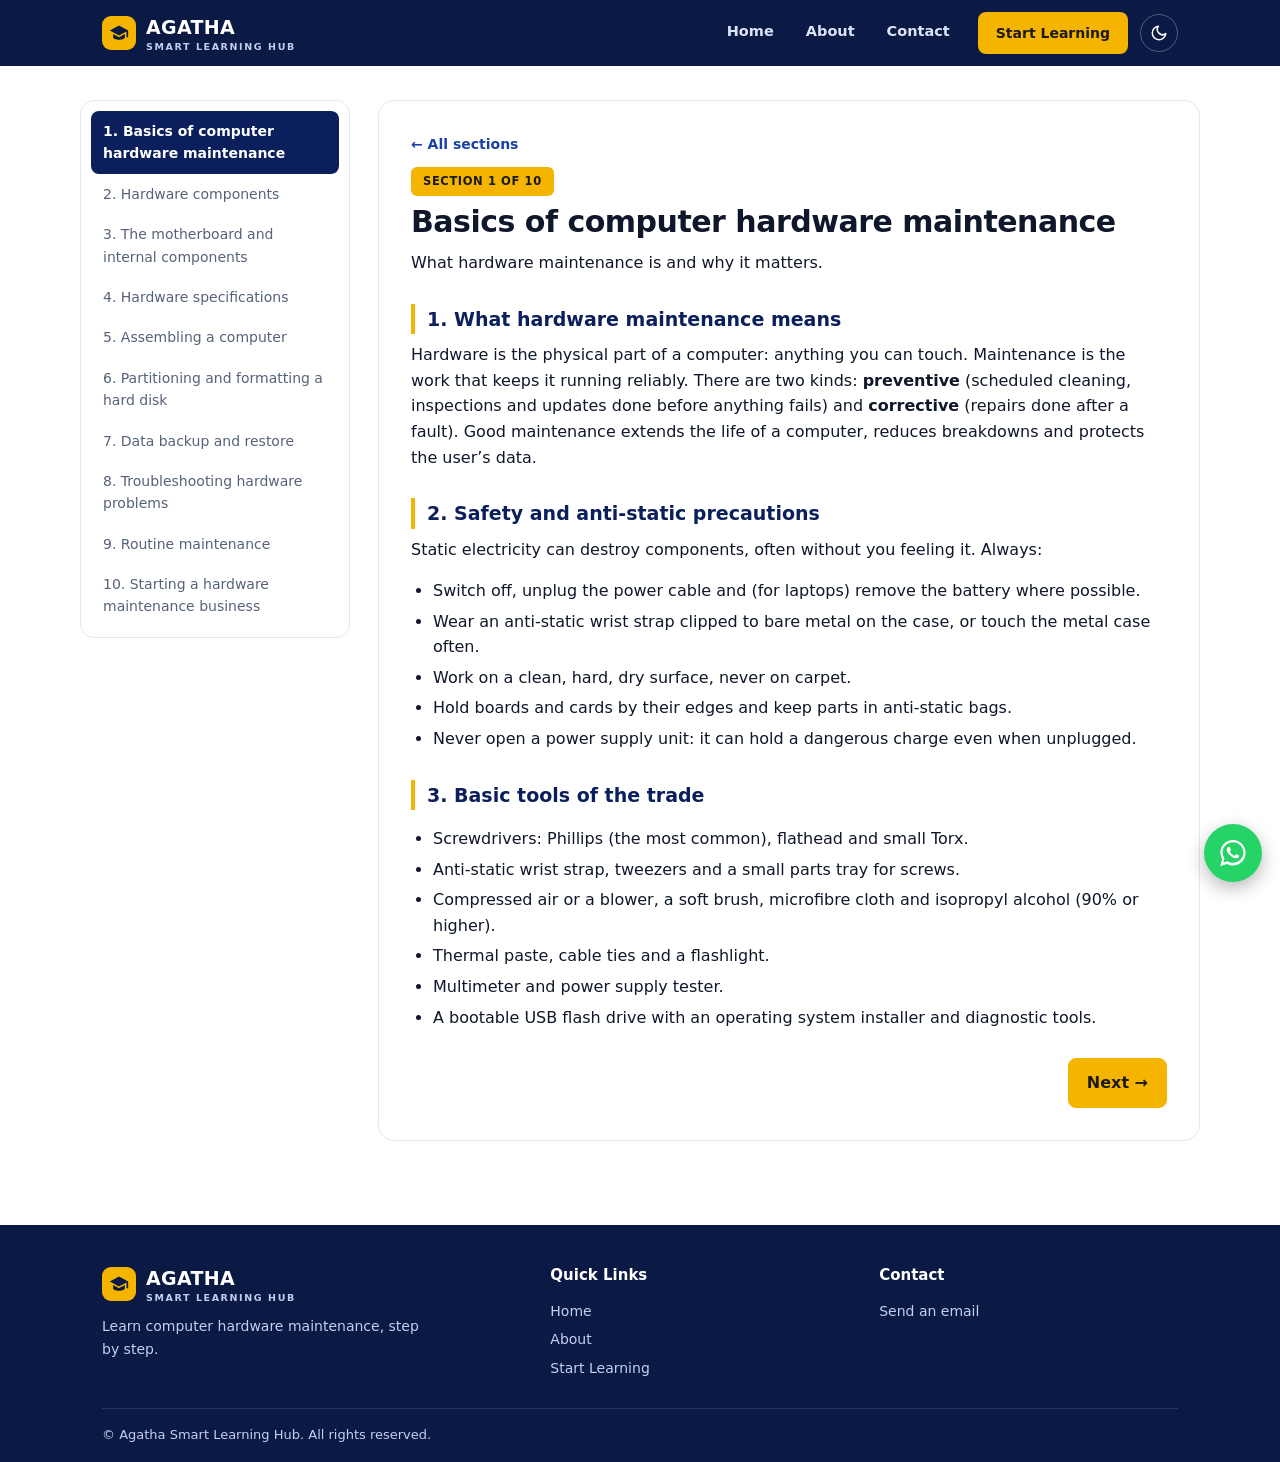
==== lesson-1.html @ 07d27c4d "my first commit" ====
<!DOCTYPE html>
<html lang="en">
<head>
<meta charset="utf-8">
<meta name="viewport" content="width=device-width, initial-scale=1, viewport-fit=cover">
<title>Basics of computer hardware maintenance | Agatha Smart Learning Hub</title>
<meta name="description" content="What hardware maintenance is and why it matters.">
<link rel="icon" href="data:image/svg+xml,%3Csvg xmlns=%27http://www.w3.org/2000/svg%27 viewBox=%270 0 100 100%27%3E%3Ctext y=%27.9em%27 font-size=%2790%27%3E%F0%9F%92%BB%3C/text%3E%3C/svg%3E">
<link rel="stylesheet" href="style.css">
<script>try{var t=localStorage.getItem('theme')}catch(e){}if(!t)t=matchMedia('(prefers-color-scheme: dark)').matches?'dark':'light';document.documentElement.dataset.theme=t</script>
</head>
<body>
<header><div class="wrap bar">
  <a class="brand" href="index.html"><span class="logo"><svg viewBox="0 0 24 24"><path d="M12 3 1 9l11 6 9-4.900V17h2V9L12 3zM5 13.200V17c0 1.700 3.100 3 7 3s7-1.300 7-3v-3.800l-7 3.800-7-3.800z"/></svg></span><span>AGATHA<small>SMART LEARNING HUB</small></span></a>
  <nav>
    <a class="l" href="index.html">Home</a>
    <a class="l" href="index.html#about">About</a>
    <a class="l" id="navContact" href="index.html#email">Contact</a>
    <a class="cta" href="lesson-1.html">Start Learning</a>
  <button class="tt" id="themeBtn" type="button" aria-label="Switch between light and dark mode" title="Light / dark mode"><svg class="moon" viewBox="0 0 24 24"><path d="M21 12.8A9 9 0 1 1 11.2 3a7 7 0 0 0 9.8 9.800z"/></svg><svg class="sun" viewBox="0 0 24 24"><circle cx="12" cy="12" r="4"/><path d="M12 2v2M12 20v2M4.900 4.900l1.400 1.400M17.700 17.700l1.400 1.400M2 12h2M20 12h2M4.900 19.100l1.400-1.400M17.700 6.300l1.400-1.400"/></svg></button></nav>
</div></header>

<main><div class="wrap layout">
<aside class="side"><a href="lesson-1.html" class="on">1. Basics of computer hardware maintenance</a><a href="lesson-2.html">2. Hardware components</a><a href="lesson-3.html">3. The motherboard and internal components</a><a href="lesson-4.html">4. Hardware specifications</a><a href="lesson-5.html">5. Assembling a computer</a><a href="lesson-6.html">6. Partitioning and formatting a hard disk</a><a href="lesson-7.html">7. Data backup and restore</a><a href="lesson-8.html">8. Troubleshooting hardware problems</a><a href="lesson-9.html">9. Routine maintenance</a><a href="lesson-10.html">10. Starting a hardware maintenance business</a></aside>
<article class="lesson"><a class="back" href="index.html">&larr; All sections</a><div class="tag">Section 1 of 10</div><h1>Basics of computer hardware maintenance</h1><p>What hardware maintenance is and why it matters.</p><h3>1. What hardware maintenance means</h3><p>Hardware is the physical part of a computer: anything you can touch. Maintenance is the work that keeps it running reliably. There are two kinds: <b>preventive</b> (scheduled cleaning, inspections and updates done before anything fails) and <b>corrective</b> (repairs done after a fault). Good maintenance extends the life of a computer, reduces breakdowns and protects the user’s data.</p><h3>2. Safety and anti-static precautions</h3><p>Static electricity can destroy components, often without you feeling it. Always:</p><ul><li>Switch off, unplug the power cable and (for laptops) remove the battery where possible.</li><li>Wear an anti-static wrist strap clipped to bare metal on the case, or touch the metal case often.</li><li>Work on a clean, hard, dry surface, never on carpet.</li><li>Hold boards and cards by their edges and keep parts in anti-static bags.</li><li>Never open a power supply unit: it can hold a dangerous charge even when unplugged.</li></ul><h3>3. Basic tools of the trade</h3><ul><li>Screwdrivers: Phillips (the most common), flathead and small Torx.</li><li>Anti-static wrist strap, tweezers and a small parts tray for screws.</li><li>Compressed air or a blower, a soft brush, microfibre cloth and isopropyl alcohol (90% or higher).</li><li>Thermal paste, cable ties and a flashlight.</li><li>Multimeter and power supply tester.</li><li>A bootable USB flash drive with an operating system installer and diagnostic tools.</li></ul><div class="pn"><span></span><a class="go" href="lesson-2.html">Next &rarr;</a></div></article>
</div></main>

<footer><div class="wrap">
  <div class="fg">
    <div><div class="brand" style="color:#fff;margin-bottom:10px"><span class="logo"><svg viewBox="0 0 24 24"><path d="M12 3 1 9l11 6 9-4.900V17h2V9L12 3zM5 13.200V17c0 1.700 3.100 3 7 3s7-1.300 7-3v-3.800l-7 3.800-7-3.800z"/></svg></span><span>AGATHA<small>SMART LEARNING HUB</small></span></div><p style="margin:0;max-width:320px">Learn computer hardware maintenance, step by step.</p></div>
    <div><h4>Quick Links</h4><a href="index.html">Home</a><a href="index.html#about">About</a><a href="lesson-1.html">Start Learning</a></div>
    <div><h4>Contact</h4><a href="index.html#email">Send an email</a></div>
  </div>
  <div class="copy">&copy; Agatha Smart Learning Hub. All rights reserved.</div>
</div></footer>

<a class="wa" id="waBtn" href="https://wa.link/6a9edf" target="_blank" rel="noopener" aria-label="Chat on WhatsApp">
  <svg viewBox="0 0 32 32"><path d="M16 3C9 3 3.4 8.6 3.4 15.5c0 2.4.7 4.7 1.9 6.600L3.200 29l7.100-2.100c1.800 1 3.800 1.500 5.700 1.500 7 0 12.600-5.600 12.600-12.500S23 3 16 3zm0 22.800c-1.800 0-3.600-.5-5.100-1.400l-.4-.2-4.200 1.200 1.200-4.100-.3-.4a10.200 10.200 0 0 1-1.600-5.500C5.600 9.800 10.300 5.200 16 5.200s10.400 4.600 10.400 10.300S21.700 25.800 16 25.800zm5.700-7.600c-.3-.2-1.800-.9-2.100-1s-.5-.2-.7.200-.8 1-1 1.200-.4.200-.7.100a8.400 8.400 0 0 1-4.200-3.700c-.3-.6.300-.5.900-1.700.1-.2 0-.4 0-.5l-1-2.300c-.2-.6-.5-.5-.7-.5h-.6c-.2 0-.5.100-.8.400s-1 1-1 2.500 1.100 2.900 1.200 3.100c.2.200 2.100 3.300 5.200 4.500 2.900 1.100 3.100.9 3.600.8.600-.1 1.800-.7 2-1.400s.2-1.300.2-1.400-.3-.2-.6-.4z"/></svg>
</a>
<script src="theme.js"></script>
</body>
</html>
---- style.css ----
:root{--bg:#fff;--soft:#f4f7fc;--surface:#fff;--text:#0f172a;--muted:#55627a;--navy:#0a1f5c;--navy2:#0b1a45;--blue:#1a3fa8;--gold:#f5b400;--gold-ink:#1b1b1b;--line:#e3e8f1;--wa:#25d366;color-scheme:light;
box-sizing:border-box;padding-top:env(safe-area-inset-top,0px);padding-bottom:env(safe-area-inset-bottom,0px)}
@media (prefers-color-scheme:dark){:root:not([data-theme="light"]){--bg:#0b1226;--soft:#0f1a35;--surface:#141f3d;--text:#eaf0fb;--muted:#9fb0cb;--blue:#7fa6ff;--line:#26335a;color-scheme:dark}}
:root[data-theme="dark"]{--bg:#0b1226;--soft:#0f1a35;--surface:#141f3d;--text:#eaf0fb;--muted:#9fb0cb;--blue:#7fa6ff;--line:#26335a;color-scheme:dark}
html{scroll-padding-top:calc(env(safe-area-inset-top,0px) + 76px);scroll-behavior:smooth}
*{box-sizing:border-box}
body{margin:0;background:var(--bg);color:var(--text);font:16px/1.6 system-ui,-apple-system,"Segoe UI",Roboto,Arial,sans-serif}
body::before{content:"";position:fixed;inset:0 0 auto;height:env(safe-area-inset-top,0px);background:var(--navy2);z-index:10}
a{color:inherit;text-decoration:none}
.wrap{max-width:1120px;margin:0 auto;padding:0 22px}
header{position:sticky;top:env(safe-area-inset-top,0px);z-index:11;background:var(--navy2);color:#fff}
.bar{display:flex;align-items:center;justify-content:space-between;height:66px;gap:14px}
.brand{display:flex;align-items:center;gap:10px;font-weight:800;font-size:19px;letter-spacing:.3px}
.logo{width:34px;height:34px;border-radius:9px;background:var(--gold);display:grid;place-items:center}
.logo svg{width:20px;height:20px;fill:var(--navy2)}
.brand small{display:block;font-size:9.5px;font-weight:600;letter-spacing:1.6px;color:#c4cff0;margin-top:-3px}
nav{display:flex;gap:4px;align-items:center}
nav a.l{padding:8px 14px;font-weight:600;font-size:14.5px;color:#dbe3fa;border-bottom:2px solid transparent}
nav a.l:hover,nav a.l.on{color:#fff;border-bottom-color:var(--gold)}
.cta{background:var(--gold);color:var(--gold-ink);font-weight:700;font-size:14px;padding:10px 18px;border-radius:8px;margin-left:10px}
.hero{background:linear-gradient(100deg,var(--soft) 40%,var(--bg));overflow:hidden}
.hg{display:grid;grid-template-columns:1.05fr .95fr;gap:30px;align-items:center;padding:56px 0}
.eyebrow{display:flex;align-items:center;gap:10px;font-size:11.5px;font-weight:800;letter-spacing:1.4px;text-transform:uppercase;color:var(--muted)}
.eyebrow::before{content:"";width:26px;height:3px;background:var(--gold);border-radius:2px}
h1{font-size:clamp(34px,5.4vw,54px);line-height:1.08;margin:16px 0 16px;letter-spacing:-1.2px;font-weight:800}
h1 em{font-style:normal;color:var(--blue);display:block}
.hero p.lead{color:var(--muted);font-size:17px;max-width:480px;margin:0 0 26px}
.btns{display:flex;gap:12px;flex-wrap:wrap}
.btn{display:inline-block;background:var(--navy);color:#fff;font-weight:700;padding:13px 26px;border-radius:8px;border:2px solid var(--navy);font-size:15px;cursor:pointer;font-family:inherit}
.btn.o{background:transparent;color:var(--navy);border-color:var(--line)}
.btn.g{background:var(--gold);color:var(--gold-ink);border-color:var(--gold)}
@media (prefers-color-scheme:dark){:root:not([data-theme="light"]) .btn{background:var(--blue);border-color:var(--blue);color:#0b1226}:root:not([data-theme="light"]) .btn.o{background:transparent;color:var(--text);border-color:var(--line)}:root:not([data-theme="light"]) .btn.g{background:var(--gold);border-color:var(--gold);color:var(--gold-ink)}}
.art{position:relative;background:linear-gradient(145deg,#dfe9ff,#fff6dc);border-radius:24px;aspect-ratio:1/.82;display:grid;place-items:center}
.art svg{width:78%;height:auto}
.badge{position:absolute;right:14px;top:16px;background:#fff;color:#0f172a;border-radius:14px;padding:12px 16px;box-shadow:0 10px 28px rgba(10,31,92,.18);text-align:center}
.badge b{display:block;font-size:26px;line-height:1}
.badge span{font-size:10.5px;font-weight:800;letter-spacing:1px;color:#55627a}
.stats{background:var(--navy);color:#fff}
.sg{display:grid;grid-template-columns:repeat(4,1fr)}
.st{display:flex;align-items:center;gap:14px;padding:26px 18px;border-left:1px solid rgba(255,255,255,.16)}
.st:first-child{border-left:0}
.st svg{width:34px;height:34px;stroke:var(--gold);fill:none;stroke-width:1.7;flex:none}
.st b{display:block;font-size:19px;line-height:1.15}
.st span{font-size:13px;color:#c4cff0}
section{padding:46px 0 14px}
.sh{display:flex;justify-content:space-between;align-items:end;gap:12px;margin-bottom:22px}
.lab{font-size:11px;font-weight:800;letter-spacing:1.4px;color:var(--blue);text-transform:uppercase;display:flex;align-items:center;gap:8px}
.lab::before{content:"";width:22px;height:3px;background:var(--blue);border-radius:2px}
h2{font-size:28px;margin:6px 0 0;letter-spacing:-.5px}
.sub{color:var(--muted);margin:6px 0 0}
.grid{display:grid;grid-template-columns:repeat(auto-fill,minmax(205px,1fr));gap:16px}
.card{display:block;background:var(--surface);border:1px solid var(--line);border-radius:14px;padding:22px 18px;text-align:center;transition:box-shadow .15s,transform .15s}
.card:hover{transform:translateY(-3px);box-shadow:0 12px 26px rgba(10,31,92,.12)}
.num{width:46px;height:46px;border-radius:50%;display:grid;place-items:center;font-weight:800;margin:0 auto 12px;color:var(--navy)}
.c0{background:#dfe6ff}.c1{background:#d8f5ea}.c2{background:#ffe7d6}.c3{background:#ece3ff}.c4{background:#d6f1f7}
.card h3{margin:0 0 6px;font-size:15.5px;line-height:1.3}
.card p{margin:0 0 10px;color:var(--muted);font-size:13px}
.more{font-size:12.5px;font-weight:700;color:var(--blue)}
.about{display:grid;grid-template-columns:.7fr 1.6fr;gap:34px;align-items:start;background:var(--soft);border-radius:20px;padding:34px}
.about .pic{aspect-ratio:4/3;border-radius:16px;background:linear-gradient(145deg,#dfe9ff,#fff6dc);display:grid;place-items:center;position:relative}
.about .pic span{position:absolute;right:14px;bottom:14px;background:var(--gold);color:var(--gold-ink);font-weight:800;border-radius:10px;padding:10px 14px;font-size:13px;text-align:center;line-height:1.2}
.ph{color:var(--muted);font-style:italic}.abl{display:flex;flex-direction:column;justify-content:space-between;gap:16px;align-self:stretch}.me{width:100%;aspect-ratio:4/5;object-fit:cover;object-position:center 15%;border-radius:16px;display:block}.abl .pic{aspect-ratio:16/10}.about h2{margin-bottom:12px}.about p{margin:0 0 12px}.about h4{margin:18px 0 4px;font-size:15px;color:var(--blue);text-transform:uppercase;letter-spacing:.8px}.teach{columns:2;column-gap:28px;margin:8px 0 0;padding-left:20px}.teach li{margin:4px 0;break-inside:avoid}.onsite{margin-top:18px;padding:12px 16px;border-left:4px solid var(--gold);background:var(--surface);border-radius:8px;font-weight:600}.closing{font-size:20px;font-weight:700;line-height:1.4;margin:22px 0 10px;letter-spacing:-.2px}.sign{font-weight:800}.sign span{display:block;font-weight:500;color:var(--muted)}@media(max-width:860px){.teach{columns:1}}
.banner{margin:40px 0 0;background:linear-gradient(100deg,var(--navy),#12307f);color:#fff;border-radius:16px;padding:28px 32px;display:flex;align-items:center;justify-content:space-between;gap:20px;flex-wrap:wrap}
.banner h3{margin:0 0 4px;font-size:22px}
.banner p{margin:0;color:#c4cff0}
form{display:grid;gap:12px;max-width:560px}
input,textarea{width:100%;padding:13px 14px;border-radius:8px;border:1px solid var(--line);background:var(--surface);color:var(--text);font:inherit}
textarea{min-height:120px;resize:vertical}
.note{font-size:14px;color:var(--blue);min-height:20px;margin:0}
footer{background:var(--navy2);color:#c4cff0;margin-top:50px;font-size:14px}
.fg{display:grid;grid-template-columns:1.4fr 1fr 1fr;gap:30px;padding:38px 0 26px}
footer h4{color:#fff;margin:0 0 10px;font-size:15px}
footer a{display:block;padding:3px 0}
footer a:hover{color:#fff}
.copy{border-top:1px solid rgba(255,255,255,.12);padding:16px 0;font-size:13px}
.wa{position:fixed;right:18px;bottom:calc(18px + env(safe-area-inset-bottom,0px));width:58px;height:58px;border-radius:50%;background:var(--wa);display:grid;place-items:center;box-shadow:0 6px 18px rgba(0,0,0,.28);z-index:20}
.wa svg{width:32px;height:32px;fill:#fff}
.layout{display:grid;grid-template-columns:270px 1fr;gap:28px;padding:34px 0}
.side{position:sticky;top:calc(env(safe-area-inset-top,0px) + 88px);align-self:start;background:var(--surface);border:1px solid var(--line);border-radius:14px;padding:10px}
.side a{display:block;padding:9px 12px;border-radius:8px;font-size:14px;color:var(--muted)}
.side a:hover{background:var(--soft)}
.side a.on{background:var(--navy);color:#fff;font-weight:700}
.lesson{background:var(--surface);border:1px solid var(--line);border-radius:16px;padding:32px;min-width:0}
.lesson h1{font-size:30px;margin:10px 0 12px;letter-spacing:-.5px}
.tag{display:inline-block;padding:5px 12px;border-radius:6px;background:var(--gold);color:var(--gold-ink);font-weight:800;font-size:11.5px;letter-spacing:.6px;text-transform:uppercase}
.lesson h3{margin:26px 0 8px;font-size:19px;color:var(--blue)}.lesson ul,.lesson ol{padding-left:22px}.lesson li{margin:5px 0}.pn{display:flex;justify-content:space-between;gap:12px;margin-top:28px}
.pn a{padding:11px 18px;border-radius:8px;border:1px solid var(--line);font-weight:700}
.pn a.go{background:var(--gold);color:var(--gold-ink);border-color:var(--gold)}
.lesson h3{margin:28px 0 8px;font-size:19px;color:var(--navy);border-left:4px solid var(--gold);padding-left:12px}@media (prefers-color-scheme:dark){:root:not([data-theme="light"]) .lesson h3{color:var(--text)}}.lesson li{margin:5px 0}.lesson p{margin:8px 0}.back{display:inline-block;margin-bottom:8px;color:var(--blue);font-weight:700;font-size:14px}
@media(max-width:860px){nav a.l{display:none}.hg{grid-template-columns:1fr}.about{padding:26px;gap:24px}.sg{grid-template-columns:1fr 1fr}.st:nth-child(3){border-left:0}.fg{grid-template-columns:1fr}.layout{grid-template-columns:1fr}.side{position:static;display:none}.lesson{padding:22px}}
@media(max-width:640px){.about{grid-template-columns:1fr}}@media(min-width:861px){.abl{margin-top:82px}}
/* theme toggle */
.back{display:block;width:max-content;margin-bottom:12px}
.tt{width:38px;height:38px;border-radius:50%;border:1px solid rgba(255,255,255,.28);background:transparent;color:#fff;cursor:pointer;display:grid;place-items:center;margin-left:8px;padding:0}
.tt:hover{background:rgba(255,255,255,.12)}
.tt svg{width:18px;height:18px;fill:none;stroke:currentColor;stroke-width:2;stroke-linecap:round;stroke-linejoin:round}
.tt .sun{display:none}
:root[data-theme="dark"] .tt .sun{display:block}
:root[data-theme="dark"] .tt .moon{display:none}
/* dark overrides when the toggle sets the theme explicitly */
:root[data-theme="dark"] .btn{background:var(--blue);border-color:var(--blue);color:#0b1226}
:root[data-theme="dark"] .btn.o{background:transparent;color:var(--text);border-color:var(--line)}
:root[data-theme="dark"] .btn.g{background:var(--gold);border-color:var(--gold);color:var(--gold-ink)}
:root[data-theme="dark"] .lesson h3{color:var(--text)}
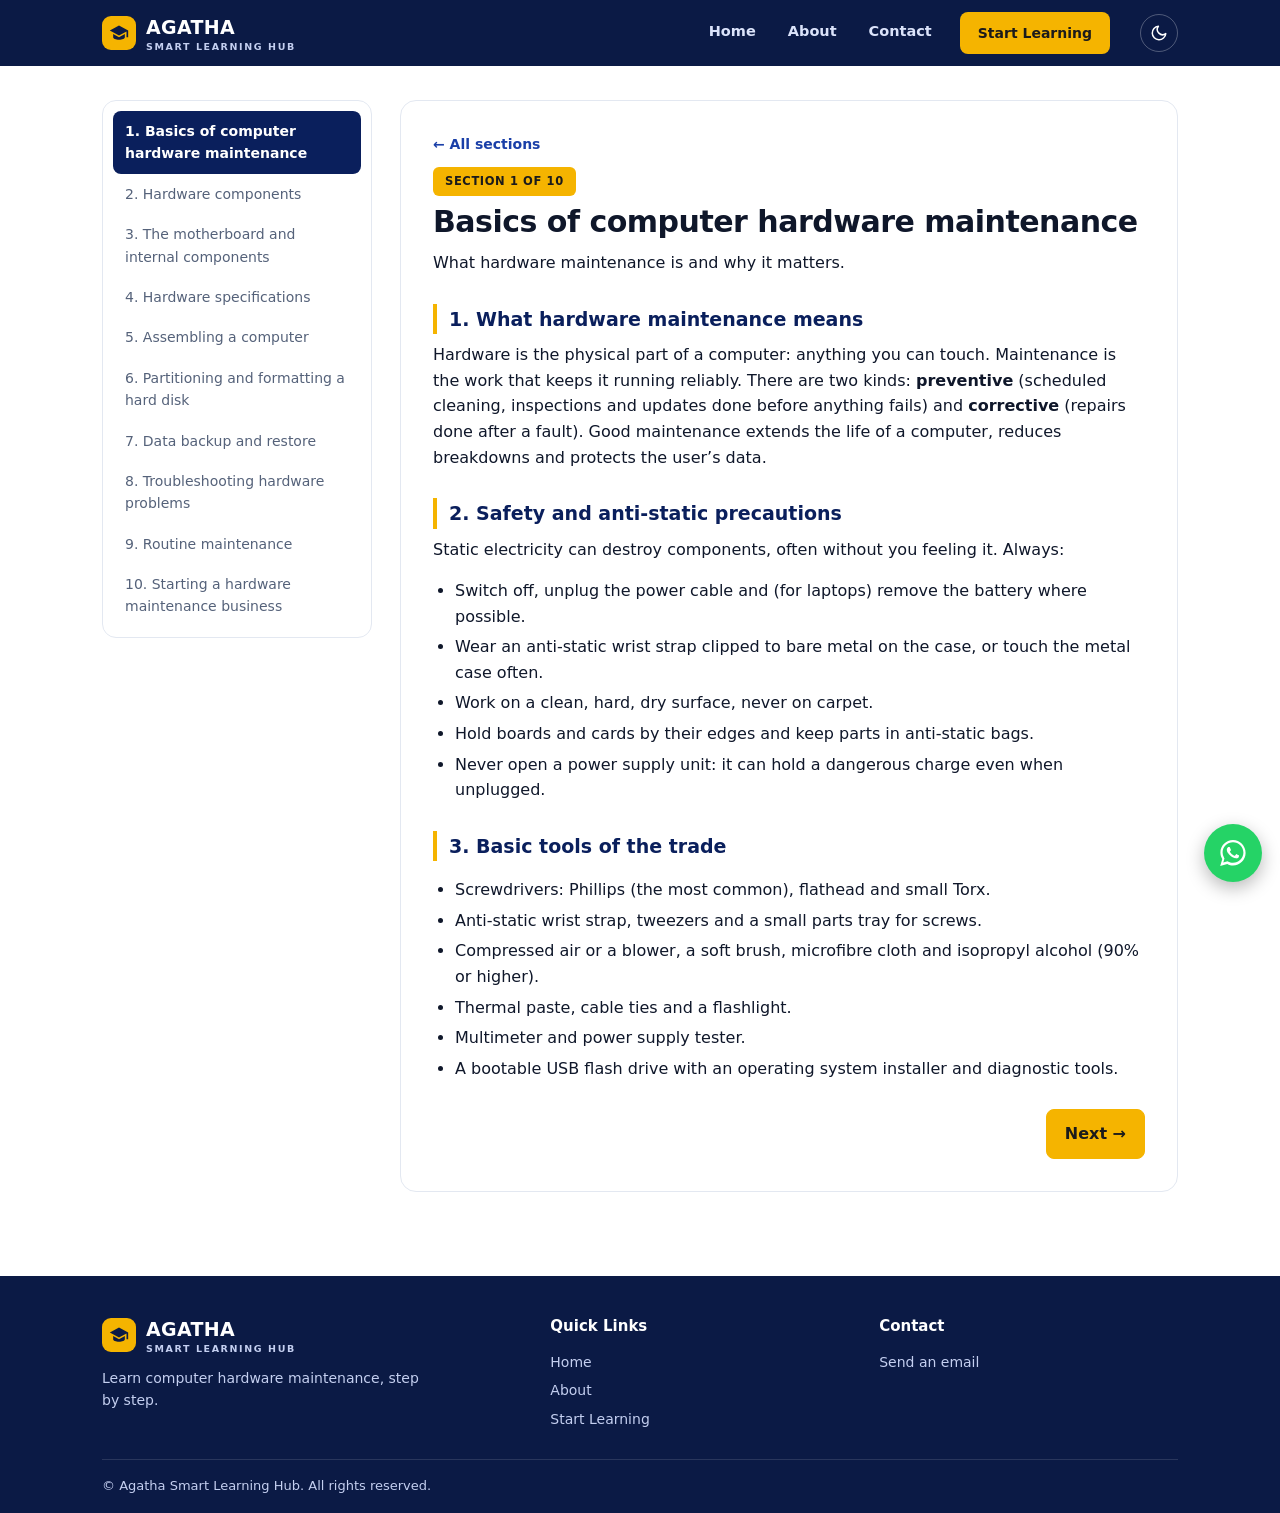
==== commit 4bc79cbf: "second commit" ====
--- a/lesson-1.html
+++ b/lesson-1.html
@@ -12,13 +12,14 @@
 <body>
 <header><div class="wrap bar">
   <a class="brand" href="index.html"><span class="logo"><svg viewBox="0 0 24 24"><path d="M12 3 1 9l11 6 9-4.900V17h2V9L12 3zM5 13.200V17c0 1.700 3.100 3 7 3s7-1.300 7-3v-3.800l-7 3.800-7-3.800z"/></svg></span><span>AGATHA<small>SMART LEARNING HUB</small></span></a>
-  <nav>
+  <nav id="menu"><button class="close" id="closeMenu" type="button" aria-label="Close menu"><svg viewBox="0 0 24 24"><path d="M5 5l14 14M19 5L5 19"/></svg></button>
     <a class="l" href="index.html">Home</a>
     <a class="l" href="index.html#about">About</a>
     <a class="l" id="navContact" href="index.html#email">Contact</a>
     <a class="cta" href="lesson-1.html">Start Learning</a>
-  <button class="tt" id="themeBtn" type="button" aria-label="Switch between light and dark mode" title="Light / dark mode"><svg class="moon" viewBox="0 0 24 24"><path d="M21 12.8A9 9 0 1 1 11.2 3a7 7 0 0 0 9.8 9.800z"/></svg><svg class="sun" viewBox="0 0 24 24"><circle cx="12" cy="12" r="4"/><path d="M12 2v2M12 20v2M4.900 4.900l1.400 1.400M17.700 17.700l1.400 1.400M2 12h2M20 12h2M4.900 19.100l1.400-1.400M17.700 6.300l1.400-1.400"/></svg></button></nav>
-</div></header>
+  </nav>
+  <div class="bar-r"><button class="tt" id="themeBtn" type="button" aria-label="Switch between light and dark mode" title="Light / dark mode"><svg class="moon" viewBox="0 0 24 24"><path d="M21 12.8A9 9 0 1 1 11.2 3a7 7 0 0 0 9.8 9.800z"/></svg><svg class="sun" viewBox="0 0 24 24"><circle cx="12" cy="12" r="4"/><path d="M12 2v2M12 20v2M4.900 4.900l1.400 1.400M17.700 17.700l1.400 1.400M2 12h2M20 12h2M4.900 19.100l1.400-1.400M17.700 6.300l1.400-1.400"/></svg></button><button class="burger" id="burger" type="button" aria-label="Open menu" aria-expanded="false" aria-controls="menu"><svg viewBox="0 0 24 24"><path d="M3 6h18M3 12h18M3 18h18"/></svg></button></div>
+</div><div class="scrim" id="scrim"></div></header>
 
 <main><div class="wrap layout">
 <aside class="side"><a href="lesson-1.html" class="on">1. Basics of computer hardware maintenance</a><a href="lesson-2.html">2. Hardware components</a><a href="lesson-3.html">3. The motherboard and internal components</a><a href="lesson-4.html">4. Hardware specifications</a><a href="lesson-5.html">5. Assembling a computer</a><a href="lesson-6.html">6. Partitioning and formatting a hard disk</a><a href="lesson-7.html">7. Data backup and restore</a><a href="lesson-8.html">8. Troubleshooting hardware problems</a><a href="lesson-9.html">9. Routine maintenance</a><a href="lesson-10.html">10. Starting a hardware maintenance business</a></aside>
--- a/style.css
+++ b/style.css
@@ -19,7 +19,7 @@
 nav a.l:hover,nav a.l.on{color:#fff;border-bottom-color:var(--gold)}
 .cta{background:var(--gold);color:var(--gold-ink);font-weight:700;font-size:14px;padding:10px 18px;border-radius:8px;margin-left:10px}
 .hero{background:linear-gradient(100deg,var(--soft) 40%,var(--bg));overflow:hidden}
-.hg{display:grid;grid-template-columns:1.05fr .95fr;gap:30px;align-items:center;padding:56px 0}
+.hg{display:grid;grid-template-columns:1.05fr .95fr;gap:30px;align-items:center;padding-block:56px}
 .eyebrow{display:flex;align-items:center;gap:10px;font-size:11.5px;font-weight:800;letter-spacing:1.4px;text-transform:uppercase;color:var(--muted)}
 .eyebrow::before{content:"";width:26px;height:3px;background:var(--gold);border-radius:2px}
 h1{font-size:clamp(34px,5.4vw,54px);line-height:1.08;margin:16px 0 16px;letter-spacing:-1.2px;font-weight:800}
@@ -75,7 +75,7 @@
 .copy{border-top:1px solid rgba(255,255,255,.12);padding:16px 0;font-size:13px}
 .wa{position:fixed;right:18px;bottom:calc(18px + env(safe-area-inset-bottom,0px));width:58px;height:58px;border-radius:50%;background:var(--wa);display:grid;place-items:center;box-shadow:0 6px 18px rgba(0,0,0,.28);z-index:20}
 .wa svg{width:32px;height:32px;fill:#fff}
-.layout{display:grid;grid-template-columns:270px 1fr;gap:28px;padding:34px 0}
+.layout{display:grid;grid-template-columns:270px 1fr;gap:28px;padding-block:34px}
 .side{position:sticky;top:calc(env(safe-area-inset-top,0px) + 88px);align-self:start;background:var(--surface);border:1px solid var(--line);border-radius:14px;padding:10px}
 .side a{display:block;padding:9px 12px;border-radius:8px;font-size:14px;color:var(--muted)}
 .side a:hover{background:var(--soft)}
@@ -87,7 +87,7 @@
 .pn a{padding:11px 18px;border-radius:8px;border:1px solid var(--line);font-weight:700}
 .pn a.go{background:var(--gold);color:var(--gold-ink);border-color:var(--gold)}
 .lesson h3{margin:28px 0 8px;font-size:19px;color:var(--navy);border-left:4px solid var(--gold);padding-left:12px}@media (prefers-color-scheme:dark){:root:not([data-theme="light"]) .lesson h3{color:var(--text)}}.lesson li{margin:5px 0}.lesson p{margin:8px 0}.back{display:inline-block;margin-bottom:8px;color:var(--blue);font-weight:700;font-size:14px}
-@media(max-width:860px){nav a.l{display:none}.hg{grid-template-columns:1fr}.about{padding:26px;gap:24px}.sg{grid-template-columns:1fr 1fr}.st:nth-child(3){border-left:0}.fg{grid-template-columns:1fr}.layout{grid-template-columns:1fr}.side{position:static;display:none}.lesson{padding:22px}}
+@media(max-width:860px){.hg{grid-template-columns:1fr}.about{padding:26px;gap:24px}.sg{grid-template-columns:1fr 1fr}.st:nth-child(3){border-left:0}.fg{grid-template-columns:1fr}.layout{grid-template-columns:1fr}.side{position:static;display:none}.lesson{padding:22px}}
 @media(max-width:640px){.about{grid-template-columns:1fr}}@media(min-width:861px){.abl{margin-top:82px}}
 /* theme toggle */
 .back{display:block;width:max-content;margin-bottom:12px}
@@ -102,3 +102,45 @@
 :root[data-theme="dark"] .btn.o{background:transparent;color:var(--text);border-color:var(--line)}
 :root[data-theme="dark"] .btn.g{background:var(--gold);border-color:var(--gold);color:var(--gold-ink)}
 :root[data-theme="dark"] .lesson h3{color:var(--text)}
+
+/* who: name under photo */
+.who{display:block}
+.cap{text-align:center;margin-top:12px}
+.cap b{display:block;font-size:17px;line-height:1.3}
+.cap span{color:var(--muted);font-size:14.5px}
+/* hamburger + slide-in menu */
+.bar nav{margin-left:auto}
+.bar-r{display:flex;align-items:center;gap:8px;margin-left:8px}
+.burger,.close{display:none;width:40px;height:40px;border-radius:10px;border:1px solid rgba(255,255,255,.28);background:transparent;color:#fff;cursor:pointer;place-items:center;padding:0}
+.burger svg,.close svg{width:22px;height:22px;stroke:currentColor;fill:none;stroke-width:2;stroke-linecap:round}
+.scrim{display:none}
+@media(max-width:860px){
+.burger{display:grid}
+.bar-r{margin-left:auto}
+.bar nav{position:fixed;top:0;right:0;bottom:0;width:min(84vw,320px);flex-direction:column;align-items:stretch;gap:4px;margin-left:0;padding:calc(env(safe-area-inset-top,0px) + 72px) 20px 24px;background:var(--navy2);box-shadow:-12px 0 32px rgba(0,0,0,.35);transform:translateX(105%);visibility:hidden;transition:transform .25s ease,visibility 0s .25s;z-index:31;overflow-y:auto}
+.nav-open .bar nav{transform:none;visibility:visible;transition:transform .25s ease}
+.bar nav a.l{padding:14px 12px;border-radius:10px;font-size:17px;border-bottom:0}
+.bar nav a.l:hover{background:rgba(255,255,255,.08)}
+.bar nav .cta{margin:12px 0 0;text-align:center;padding:14px 18px}
+.close{display:grid;position:absolute;top:calc(env(safe-area-inset-top,0px) + 12px);right:16px}
+.scrim{display:block;position:fixed;inset:0;background:rgba(5,10,30,.55);opacity:0;visibility:hidden;transition:opacity .25s;z-index:30}
+.nav-open .scrim{opacity:1;visibility:visible}
+.nav-open{overflow:hidden}
+.nav-open .wa{display:none}
+}
+/* phones */
+@media(max-width:640px){
+.wrap{padding:0 18px}
+.hg{padding-block:34px;gap:24px}
+.hero p.lead{font-size:16px}
+section{padding:32px 0 8px}
+h2{font-size:24px}
+.sub{font-size:15px}
+.st{padding:18px 10px;gap:10px}.st svg{width:28px;height:28px}.st b{font-size:16px}
+.about{padding:20px;gap:20px}
+.banner{padding:22px}.banner h3{font-size:19px}
+.lesson{padding:20px}.lesson h1{font-size:25px}.tp,.lesson h3{font-size:17px}
+.pn{flex-wrap:wrap}
+.fg{gap:22px;padding:30px 0 20px}
+.brand{font-size:17px}
+}
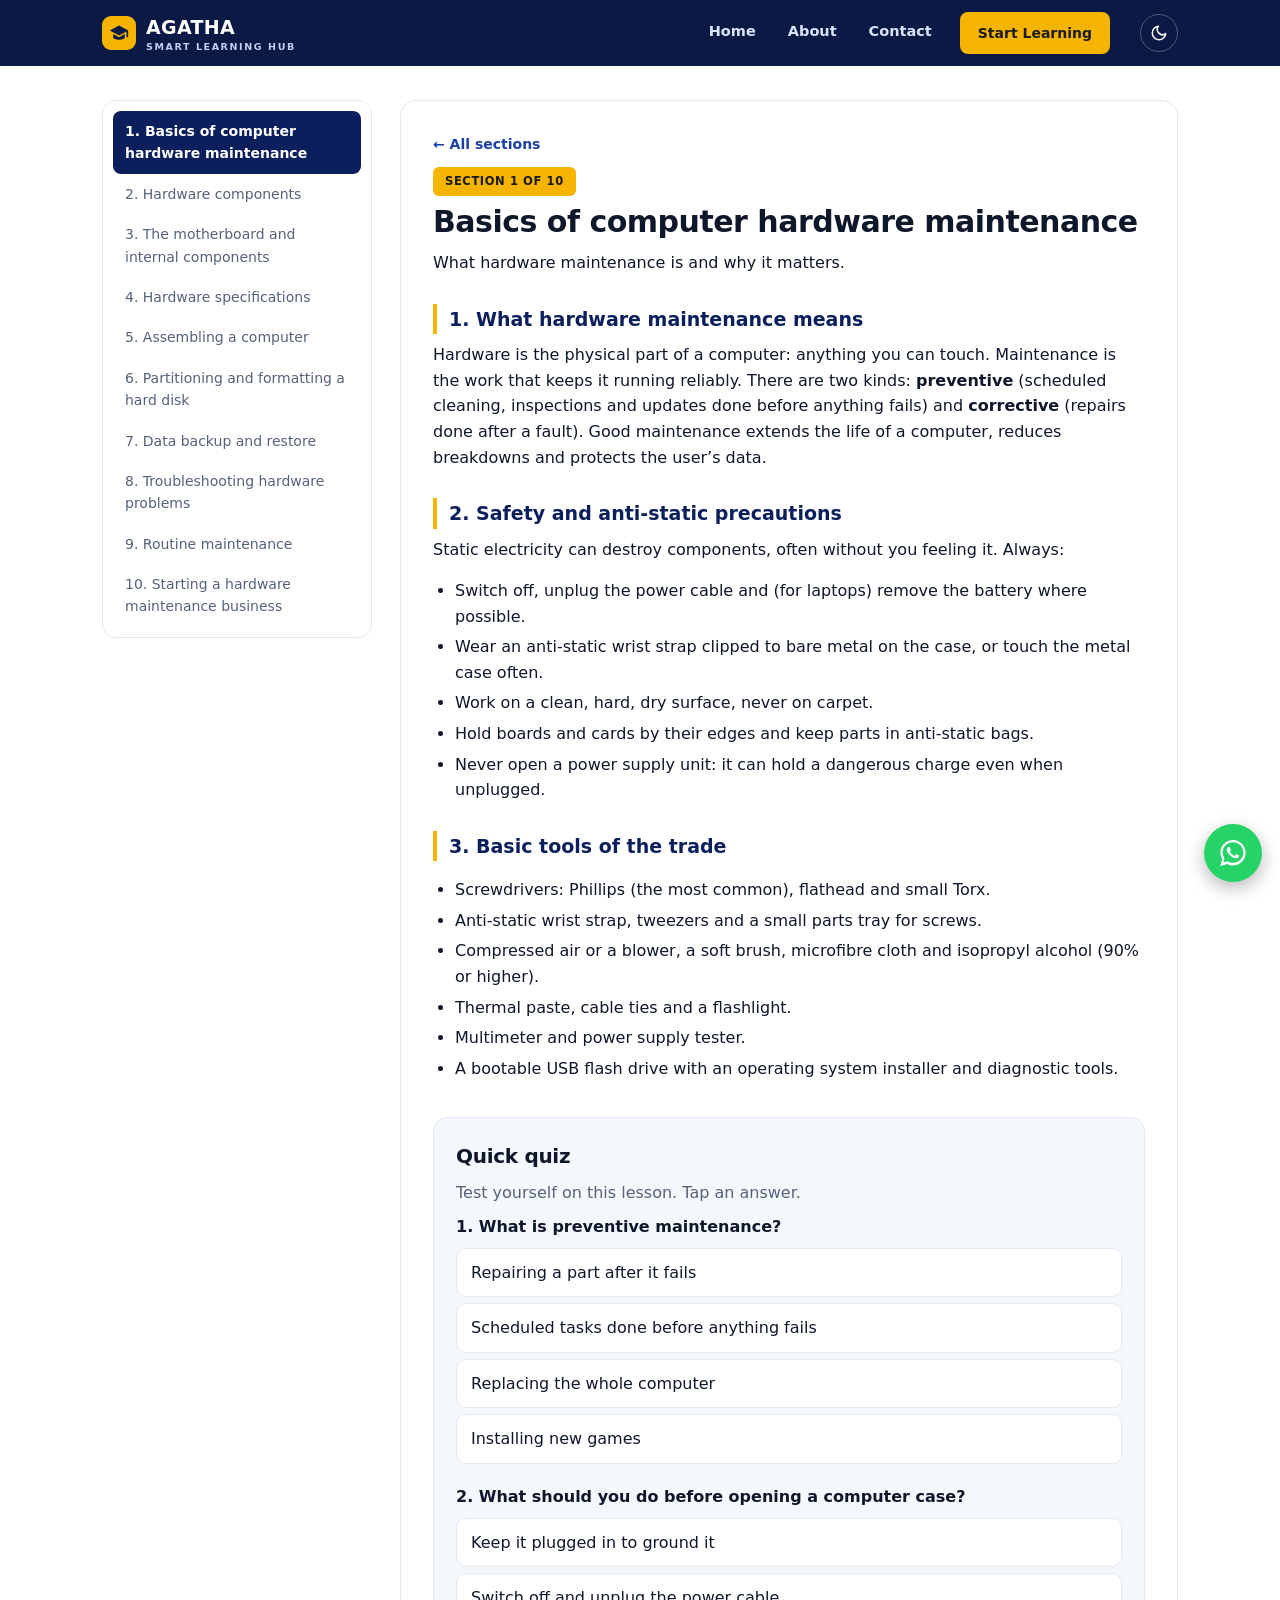
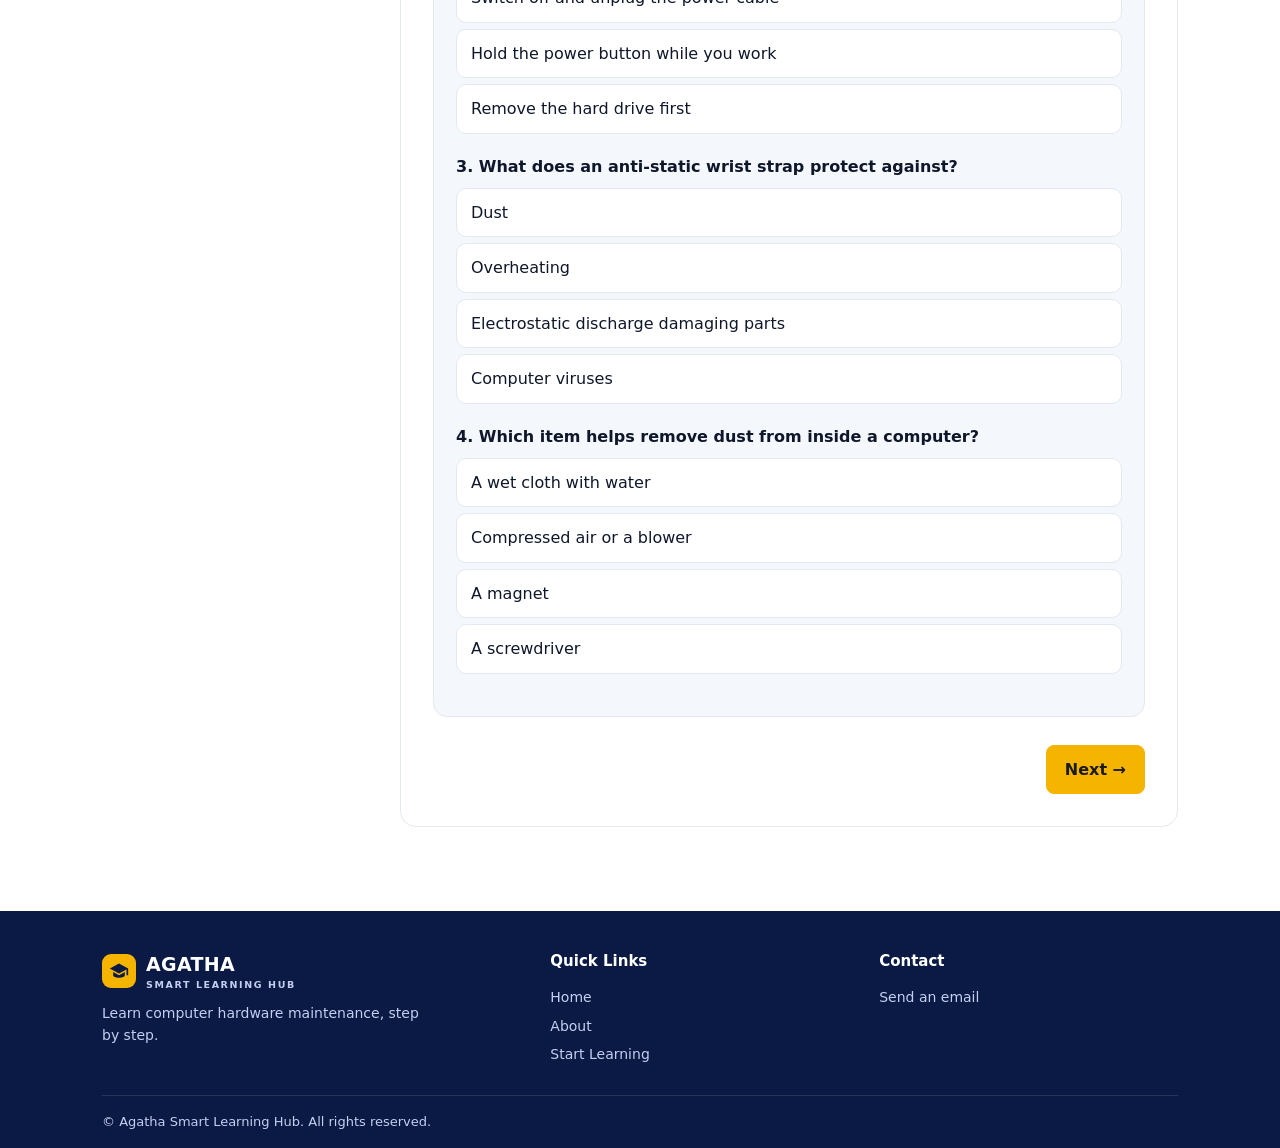
==== commit 7e7b1f11: "I made changes to the file" ====
--- a/lesson-1.html
+++ b/lesson-1.html
@@ -5,7 +5,9 @@
 <meta name="viewport" content="width=device-width, initial-scale=1, viewport-fit=cover">
 <title>Basics of computer hardware maintenance | Agatha Smart Learning Hub</title>
 <meta name="description" content="What hardware maintenance is and why it matters.">
-<link rel="icon" href="data:image/svg+xml,%3Csvg xmlns=%27http://www.w3.org/2000/svg%27 viewBox=%270 0 100 100%27%3E%3Ctext y=%27.9em%27 font-size=%2790%27%3E%F0%9F%92%BB%3C/text%3E%3C/svg%3E">
+<link rel="icon" type="image/svg+xml" href="favicon.svg">
+<link rel="icon" type="image/png" sizes="180x180" href="favicon.png">
+<link rel="apple-touch-icon" href="favicon.png">
 <link rel="stylesheet" href="style.css">
 <script>try{var t=localStorage.getItem('theme')}catch(e){}if(!t)t=matchMedia('(prefers-color-scheme: dark)').matches?'dark':'light';document.documentElement.dataset.theme=t</script>
 </head>
@@ -23,7 +25,7 @@
 
 <main><div class="wrap layout">
 <aside class="side"><a href="lesson-1.html" class="on">1. Basics of computer hardware maintenance</a><a href="lesson-2.html">2. Hardware components</a><a href="lesson-3.html">3. The motherboard and internal components</a><a href="lesson-4.html">4. Hardware specifications</a><a href="lesson-5.html">5. Assembling a computer</a><a href="lesson-6.html">6. Partitioning and formatting a hard disk</a><a href="lesson-7.html">7. Data backup and restore</a><a href="lesson-8.html">8. Troubleshooting hardware problems</a><a href="lesson-9.html">9. Routine maintenance</a><a href="lesson-10.html">10. Starting a hardware maintenance business</a></aside>
-<article class="lesson"><a class="back" href="index.html">&larr; All sections</a><div class="tag">Section 1 of 10</div><h1>Basics of computer hardware maintenance</h1><p>What hardware maintenance is and why it matters.</p><h3>1. What hardware maintenance means</h3><p>Hardware is the physical part of a computer: anything you can touch. Maintenance is the work that keeps it running reliably. There are two kinds: <b>preventive</b> (scheduled cleaning, inspections and updates done before anything fails) and <b>corrective</b> (repairs done after a fault). Good maintenance extends the life of a computer, reduces breakdowns and protects the user’s data.</p><h3>2. Safety and anti-static precautions</h3><p>Static electricity can destroy components, often without you feeling it. Always:</p><ul><li>Switch off, unplug the power cable and (for laptops) remove the battery where possible.</li><li>Wear an anti-static wrist strap clipped to bare metal on the case, or touch the metal case often.</li><li>Work on a clean, hard, dry surface, never on carpet.</li><li>Hold boards and cards by their edges and keep parts in anti-static bags.</li><li>Never open a power supply unit: it can hold a dangerous charge even when unplugged.</li></ul><h3>3. Basic tools of the trade</h3><ul><li>Screwdrivers: Phillips (the most common), flathead and small Torx.</li><li>Anti-static wrist strap, tweezers and a small parts tray for screws.</li><li>Compressed air or a blower, a soft brush, microfibre cloth and isopropyl alcohol (90% or higher).</li><li>Thermal paste, cable ties and a flashlight.</li><li>Multimeter and power supply tester.</li><li>A bootable USB flash drive with an operating system installer and diagnostic tools.</li></ul><div class="pn"><span></span><a class="go" href="lesson-2.html">Next &rarr;</a></div></article>
+<article class="lesson"><a class="back" href="index.html">&larr; All sections</a><div class="tag">Section 1 of 10</div><h1>Basics of computer hardware maintenance</h1><p>What hardware maintenance is and why it matters.</p><h3>1. What hardware maintenance means</h3><p>Hardware is the physical part of a computer: anything you can touch. Maintenance is the work that keeps it running reliably. There are two kinds: <b>preventive</b> (scheduled cleaning, inspections and updates done before anything fails) and <b>corrective</b> (repairs done after a fault). Good maintenance extends the life of a computer, reduces breakdowns and protects the user’s data.</p><h3>2. Safety and anti-static precautions</h3><p>Static electricity can destroy components, often without you feeling it. Always:</p><ul><li>Switch off, unplug the power cable and (for laptops) remove the battery where possible.</li><li>Wear an anti-static wrist strap clipped to bare metal on the case, or touch the metal case often.</li><li>Work on a clean, hard, dry surface, never on carpet.</li><li>Hold boards and cards by their edges and keep parts in anti-static bags.</li><li>Never open a power supply unit: it can hold a dangerous charge even when unplugged.</li></ul><h3>3. Basic tools of the trade</h3><ul><li>Screwdrivers: Phillips (the most common), flathead and small Torx.</li><li>Anti-static wrist strap, tweezers and a small parts tray for screws.</li><li>Compressed air or a blower, a soft brush, microfibre cloth and isopropyl alcohol (90% or higher).</li><li>Thermal paste, cable ties and a flashlight.</li><li>Multimeter and power supply tester.</li><li>A bootable USB flash drive with an operating system installer and diagnostic tools.</li></ul><div id="quiz" data-lesson="1"></div><div class="pn"><span></span><a class="go" href="lesson-2.html">Next &rarr;</a></div></article>
 </div></main>
 
 <footer><div class="wrap">
@@ -39,5 +41,6 @@
   <svg viewBox="0 0 32 32"><path d="M16 3C9 3 3.4 8.6 3.4 15.5c0 2.4.7 4.7 1.9 6.600L3.200 29l7.100-2.100c1.800 1 3.800 1.500 5.700 1.500 7 0 12.600-5.600 12.600-12.500S23 3 16 3zm0 22.800c-1.800 0-3.600-.5-5.100-1.400l-.4-.2-4.200 1.200 1.200-4.100-.3-.4a10.200 10.200 0 0 1-1.600-5.500C5.600 9.800 10.300 5.200 16 5.200s10.400 4.600 10.400 10.300S21.700 25.800 16 25.800zm5.700-7.600c-.3-.2-1.800-.9-2.100-1s-.5-.2-.7.200-.8 1-1 1.200-.4.200-.7.100a8.400 8.400 0 0 1-4.200-3.700c-.3-.6.300-.5.900-1.700.1-.2 0-.4 0-.5l-1-2.300c-.2-.6-.5-.5-.7-.5h-.6c-.2 0-.5.100-.8.400s-1 1-1 2.500 1.100 2.900 1.200 3.100c.2.200 2.100 3.300 5.200 4.500 2.900 1.100 3.100.9 3.600.8.600-.1 1.800-.7 2-1.400s.2-1.300.2-1.400-.3-.2-.6-.4z"/></svg>
 </a>
 <script src="theme.js"></script>
+<script src="quiz.js"></script>
 </body>
 </html>
--- a/style.css
+++ b/style.css
@@ -130,7 +130,7 @@
 }
 /* phones */
 @media(max-width:640px){
-.wrap{padding:0 18px}
+.wrap{padding-inline:18px}.layout{padding-block:22px}
 .hg{padding-block:34px;gap:24px}
 .hero p.lead{font-size:16px}
 section{padding:32px 0 8px}
@@ -144,3 +144,19 @@
 .fg{gap:22px;padding:30px 0 20px}
 .brand{font-size:17px}
 }
+
+/* quiz + comments */
+.quiz{margin:36px 0 0;padding:22px;border:1px solid var(--line);border-radius:14px;background:var(--soft)}
+.qh{font-size:20px;font-weight:800;margin:0 0 4px;letter-spacing:-.3px}
+.qs{margin:0 0 14px;color:var(--muted)}
+.qq{margin:0 0 20px}
+.qt{font-weight:700;margin:0 0 8px}
+.qo{display:block;width:100%;text-align:left;margin:6px 0;padding:11px 14px;border-radius:10px;border:1px solid var(--line);background:var(--surface);color:var(--text);font:inherit;cursor:pointer}
+.qo:hover:not(:disabled){border-color:var(--blue)}
+.qo:disabled{cursor:default;opacity:1;color:var(--text)}
+.qo.ok{border-color:#12b76a;background:rgba(18,183,106,.18)}
+.qo.no{border-color:#f04438;background:rgba(240,68,56,.16)}
+.qe{margin:8px 0 0;font-size:14.5px;color:var(--muted)}
+.qr{padding:14px;border-radius:10px;background:var(--surface);border:1px solid var(--line)}
+.qa{margin-left:8px;padding:8px 14px;border-radius:8px;border:0;background:var(--gold);color:#1b1b1b;font-weight:700;font-family:inherit;cursor:pointer}
+@media(max-width:640px){.quiz{padding:16px}}
